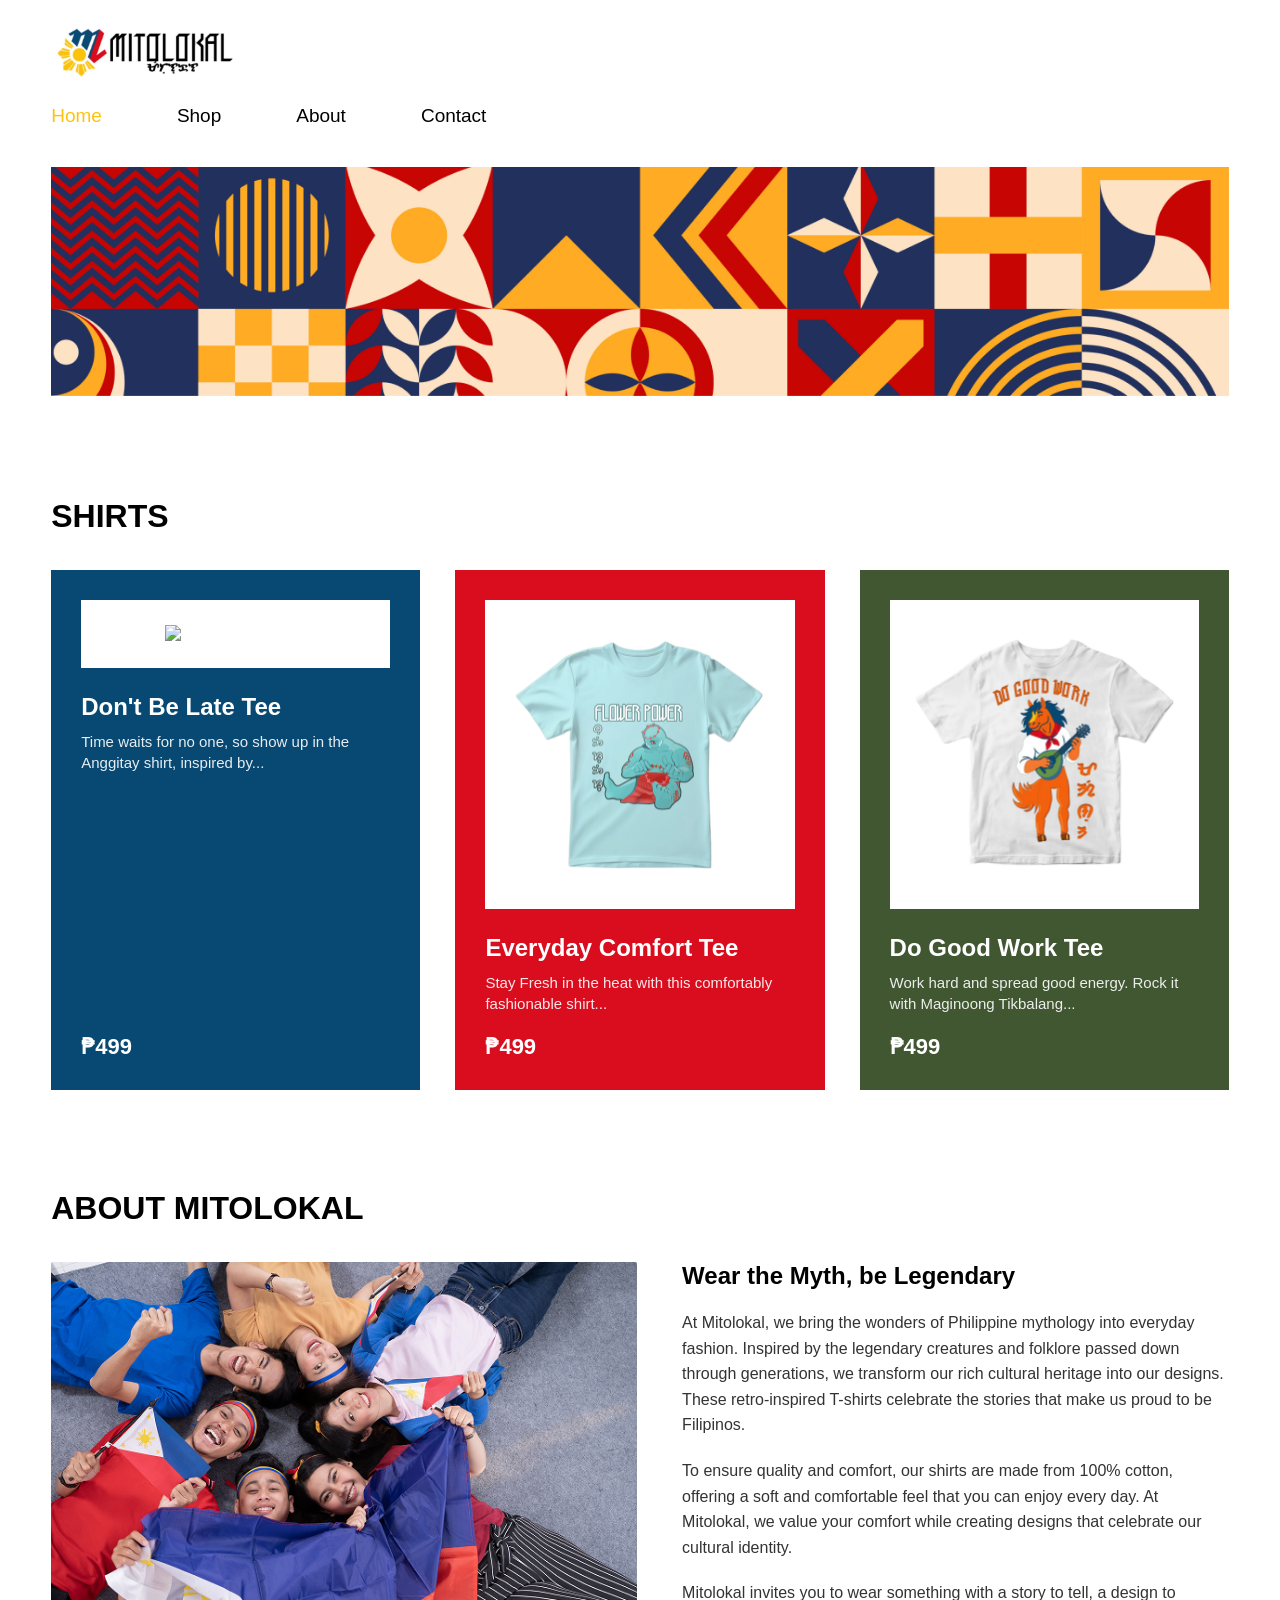
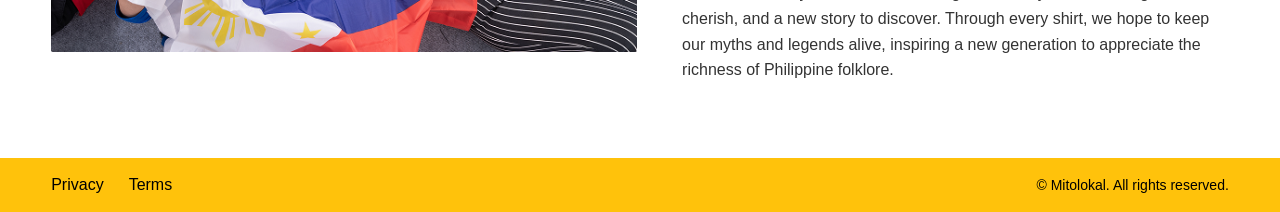
==== index.html @ 70095ae0 "Update and rename homepage.html to index.html renamed homepage.html to index.html. I also adjusted t" ====
<!DOCTYPE html>
<html lang="en">
<head>
    <meta charset="UTF-8">
    <meta name="viewport" content="width=device-width, initial-scale=1.0">

    <title>Home | Mitolokal</title>
    <meta name="description" content="Welcome to Mitolokal.">

    <link rel="stylesheet" href="css/styles.css">
</head>

<body>

    <header class="site-header">

        <div class="logo">
            <img src="images/mitolokallogo.jpg" alt="Mitolokal Logo">
        </div>

        <nav class="main-nav">
            <ul class="navbar-nav">
                <li><a class="active" href="#">Home</a></li>
                <li><a href="#shop">Shop</a></li>
                <li><a href="#about">About</a></li>
                <li><a href="contact.html">Contact</a></li>
            </ul>
        </nav>

    </header>

    <!--COVER IMAGE-->
    <section class="home-cover">
        <img src="images/Cover Image.png" alt="Mitolokal Cover Banner">
    </section>

    <!--MAIN HOME SECTION-->
    <main class="container py-12" style="max-width: 1500px; margin: 0 auto; padding: 75px 4%;">
        
        <!-- SHIRTS SECTION -->
        <section style="margin-bottom: 100px;" id="shop">
            <h2 style="font-size: 32px; font-weight: 800; margin-bottom: 35px; color: var(--bs-black);">SHIRTS</h2>

            <!-- Row with three equal-sized product cards -->
            <div class="row g-7 mb-12" id="features" style="display: flex; gap: 35px; flex-wrap: wrap; align-items: stretch;">
                
                <!-- Card 1: Blue (Don't Be Late Tee) -> Links to product1.html -->
                <div class="md:col-4" style="flex: 1; min-width: 280px; display: flex;">
                    <a href="product1.html" style="text-decoration: none; color: inherit; width: 100%; display: flex;">
                        <div class="card" style="background-color: var(--bs-blue); border: none; border-radius: 0; padding: 30px; color: var(--bs-white); width: 100%; display: flex; flex-direction: column; justify-content: space-between;">
                            <div class="card-body" style="padding: 0; display: flex; flex-direction: column; height: 100%;">
                                <div style="background-color: var(--bs-white); padding: 25px; display: flex; justify-content: center; align-items: center; margin-bottom: 25px;">
                                    <img src="images/Don_t Be Late Tee.png" alt="Don't Be Late Tee" style="max-width: 100%; height: auto; display: block;">
                                </div>
                                <div style="flex-grow: 1; display: flex; flex-direction: column; justify-content: space-between;">
                                    <div>
                                        <h5 style="font-size: 24px; font-weight: 700; margin: 0 0 10px 0;">Don't Be Late Tee</h5>
                                        <p class="fg-2 mb-0" style="font-size: 15px; line-height: 1.4; opacity: 0.9; margin: 0 0 20px 0;">Time waits for no one, so show up in the Anggitay shirt, inspired by...</p>
                                    </div>
                                    <span style="font-size: 22px; font-weight: 800;">₱499</span>
                                </div>
                            </div>
                        </div>
                    </a>
                </div>

                <!-- Card 2: Red #DA0D1E (Everyday Comfort Tee) -->
                <div class="md:col-4" style="flex: 1; min-width: 280px; display: flex;">
                    <div class="card" style="background-color: #DA0D1E; border: none; border-radius: 0; padding: 30px; color: var(--bs-white); width: 100%; display: flex; flex-direction: column; justify-content: space-between;">
                        <div class="card-body" style="padding: 0; display: flex; flex-direction: column; height: 100%;">
                            <div style="background-color: var(--bs-white); padding: 25px; display: flex; justify-content: center; align-items: center; margin-bottom: 25px;">
                                <img src="images/Do Good Work.png" alt="Everyday Comfort Tee" style="max-width: 100%; height: auto; display: block;">
                            </div>
                            <div style="flex-grow: 1; display: flex; flex-direction: column; justify-content: space-between;">
                                <div>
                                    <h5 style="font-size: 24px; font-weight: 700; margin: 0 0 10px 0;">Everyday Comfort Tee</h5>
                                    <p class="fg-2 mb-0" style="font-size: 15px; line-height: 1.4; opacity: 0.9; margin: 0 0 20px 0;">Stay Fresh in the heat with this comfortably fashionable shirt...</p>
                                </div>
                                <span style="font-size: 22px; font-weight: 800;">₱499</span>
                            </div>
                        </div>
                    </div>
                </div>

                <!-- Card 3: Green #405731 (Do Good Work Tee) -->
                <div class="md:col-4" style="flex: 1; min-width: 280px; display: flex;">
                    <div class="card" style="background-color: #405731; border: none; border-radius: 0; padding: 30px; color: var(--bs-white); width: 100%; display: flex; flex-direction: column; justify-content: space-between;">
                        <div class="card-body" style="padding: 0; display: flex; flex-direction: column; height: 100%;">
                            <div style="background-color: var(--bs-white); padding: 25px; display: flex; justify-content: center; align-items: center; margin-bottom: 25px;">
                                <img src="images/Do Good Work Tee.png" alt="Do Good Work Tee" style="max-width: 100%; height: auto; display: block;">
                            </div>
                            <div style="flex-grow: 1; display: flex; flex-direction: column; justify-content: space-between;">
                                <div>
                                    <h5 style="font-size: 24px; font-weight: 700; margin: 0 0 10px 0;">Do Good Work Tee</h5>
                                    <p class="fg-2 mb-0" style="font-size: 15px; line-height: 1.4; opacity: 0.9; margin: 0 0 20px 0;">Work hard and spread good energy. Rock it with Maginoong Tikbalang...</p>
                                </div>
                                <span style="font-size: 22px; font-weight: 800;">₱499</span>
                            </div>
                        </div>
                    </div>
                </div>

            </div>
        </section>

        <!-- ABOUT MITOLOKAL SECTION -->
        <section id="about">
            <h2 style="font-size: 32px; font-weight: 800; margin-bottom: 35px; color: var(--bs-black);">ABOUT MITOLOKAL</h2>

            <div style="display: flex; gap: 45px; flex-wrap: wrap; align-items: flex-start;">
                <!-- Left: Stock Image sized to match paragraph block height -->
                <div style="flex: 0 0 auto; max-width: 100%;">
                    <img src="images/homepage-adobestock.png" alt="About Mitolokal" style="height: 390px; width: auto; max-width: 100%; display: block; border-radius: 0;">
                </div>

                <!-- Right: Text Content -->
                <div style="flex: 1; min-width: 300px; display: flex; flex-direction: column; gap: 20px; color: #333;">
                    <h3 style="font-size: 24px; font-weight: 700; color: var(--bs-black); margin: 0;">Wear the Myth, be Legendary</h3>
                    
                    <p style="font-size: 16px; line-height: 1.6; margin: 0;">
                        At Mitolokal, we bring the wonders of Philippine mythology into everyday fashion. Inspired by the legendary creatures and folklore passed down through generations, we transform our rich cultural heritage into our designs. These retro-inspired T-shirts celebrate the stories that make us proud to be Filipinos.
                    </p>

                    <p style="font-size: 16px; line-height: 1.6; margin: 0;">
                        To ensure quality and comfort, our shirts are made from 100% cotton, offering a soft and comfortable feel that you can enjoy every day. At Mitolokal, we value your comfort while creating designs that celebrate our cultural identity.
                    </p>

                    <p style="font-size: 16px; line-height: 1.6; margin: 0;">
                        Mitolokal invites you to wear something with a story to tell, a design to cherish, and a new story to discover. Through every shirt, we hope to keep our myths and legends alive, inspiring a new generation to appreciate the richness of Philippine folklore.
                    </p>
                </div>
            </div>
        </section>

    </main>

    <!--FOOTER-->
    <footer class="site-footer">
        <ul class="footer-links">
            <li><a href="privacy.html">Privacy</a></li>
            <li><a href="terms.html">Terms</a></li>
        </ul>
        <p>&copy; Mitolokal. All rights reserved.</p>
    </footer>

</body>
</html>
---- css/styles.css ----
/*FONT*/

@font-face {
    font-family: 'Inter';
    src: url('fonts/Inter-VariableFont_opsz,wght.ttf') format('truetype');
    font-weight: 100 900;
    font-style: normal;
    font-display: swap;
}

@font-face {
    font-family: 'Tribo';
    src: url('fonts/Tribo.ttf') format('truetype');
    font-weight: normal;
    font-style: normal;
}

@font-face {
    font-family: 'Baybayin Tinta';
    src: url('fonts/BaybayinTinta.ttf') format('truetype');
    font-weight: normal;
    font-style: normal;
}


/*COLORS AND GENERAL SETTINGS*/

:root {
    --bs-red: #DA0D1E;
    --bs-blue: #084973;
    --bs-yellow: #FFC20B;
    --bs-black: #000000;
    --bs-white: #FFFFFF;
}

* {
    box-sizing: border-box;
}

body {
    margin: 0;
    font-family: 'Inter', Arial, sans-serif;
}


/*HEADER*/

.site-header {
    background-color: var(--bs-white);
    color: var(--bs-black);
    padding: 25px 4% 15px;
}

/* Logo */

.logo img {
    display: block;
    width: 185px;
    max-width: 100%;
    height: auto;
}

/* Navigation */

.main-nav {
    margin-top: 25px;
}

.navbar-nav {
    display: flex;
    flex-direction: row;
    align-items: center;
    gap: 75px;

    list-style: none;
    padding: 0;
    margin: 0;
}

.navbar-nav a {
    color: var(--bs-black);
    text-decoration: none;
    font-size: 19px;
    font-weight: 400;
    transition: color 0.2s ease;
}

.navbar-nav a:hover,
.navbar-nav a.active {
    color: var(--bs-yellow);
}

/*HOMEPAGE<---------------------------------------------------------------*/

.home-cover {
    width: 100%;
    padding: 0 4%;
    margin: 25px auto 0;
}

.home-cover img {
    display: block;
    width: 100%;
    max-width: 1500px;
    height: auto;
    margin: 0 auto;
}

.home-main {
    flex: 1;
    padding: 75px 4%;
}

/*PRODUCT PAGE<------------------------------------------------------------*/
.product-page {
    min-height: 100vh;
    display:flex;
    flex-direction: column;
    background-color: var(--bs-white);
}

.product-main {
    flex-grow: 1;
}

.product-image {
    display: block;
    width:100%;
    max-width: 400px;
    margin:0 auto;
    border: 1px solid var(--bs-black);
    border-radius: 4px;
}

.product-info {
    padding-top: 10px;
}

.product-header {
    color: var(--bs-red);
    font-size: 28px;
    font-weight: 700px;
}

/*Size Button (XS,S,M,L,XL)*/
.product-form {
    display: flex;
    flex-direction: column;
    gap: 8px;
}

.size-selection {
    border: none;
    padding: 0;
    margin: 0;
}

.size-options {
    display: flex;
    flex-direction: row;
    gap: 7px;
}

.size-options label {
    cursor: pointer;
}

.size-options input {
    position: absolute;
    opacity: 0;
    pointer-events: none;
}

/*Box for Size Button*/
.size-options span {
    display: block;

    background-color: #DDDDDD;
    color: var(--bs-black);

    padding: 5px 9px;
    border-radius: 8px;

    font-size: 15px;
    text-align: center;
}

/*Appearance of Selected Size*/
.size-options input:checked + span {
    outline: 2px solid var(--bs-yellow);
    background-color: var(--bs-blue);
    color: var(--bs-white);
}

.size-options input:focus-visible + span {
    outline: 2px solid var(--bs-blue);
}

/*Quantity*/
.quantity-input{
    width: 90px;
    background-color: #DDDDDD;
}

/*Order Now*/
.order-button{
    background-color: var(--bs-blue);
    color: var(--bs-yellow);
    font-size: 16px;
    font-weight: 700;
    padding: 12px 30px;
    border-radius: 12px;
}

.order-button:hover{
    background-color: #063975;
    color: var(--bs-yellow);
}

/*ADJUSTMENT FOR SMALLER SCREENS*/
@media (max-width: 576px){
    .product-header{
        font-size: 23px
    }

    .order-button{
        width: 100%;
    }
}

/*MAIN CONTACT SECTION<----------------------------------------------------*/
.contact-page{
    min-height: 100vh;
    display: flex;
    flex-direction: column;
    background-color: var(--bs-blue);
    color: var(--bs-white);
}

.contact-main{
    flex-grow: 1;
}

.contact-header{
    font-size: 32px;
    font-weight: 700;
}

.contact-description{
    font-size: 16px;
    line-height: 1.4;
    max-width: 550px;
}

/*CONTACT FORM*/
.contact-form .form-control{
    background-color: var(--bs-white);
    color: var(--bs-black);

    border: 1px solid #CCCCCC;
    border-radius: 6px;

    padding: 12px 15px;
    font-family: 'Inter';
    font-size: 14px;
}

.contact-form input{
    height: 42px;
}

.contact-form .message-box{
    min-height: 180px;
    resize: vertical;
}

.contact-form .form-control:focus{
    border-color: var(--bs-black);
    box-shadow: 0 0 0 0.2rem var(--bs-yellow);
}

/*CONTACT DETAILS*/
.contact-details{
    display: flex;
    flex-direction: column;
    font-size: 15px;
}

.contact-detais a{
    color:var(--bs-white);
    text-decoration: none;
}

.contact-details a:hover{
    text-decoration: underline;
}

/*SEND BUTTON*/
.send-button{
    background-color: var(--bs-yellow);
    color: var(--bs-blue);

    border: none;
    border-radius: 15px;

    padding: 16px 90px;

    font-family: 'Inter';
    font-size: 20px;
    font-weight: 900px;
}

.send-button:hover{
    background-color: #E5AD00;
    color: var(--bs-white);
}

/*MAP*/
.contact-map img{
    display: block;
    width: 100%;
    height: 600px;
    object-fit: cover;
    border-radius: 6px;
}

/*MOBILE VERSION OF CONTACT*/
@media (max-width: 767px) {

    .site-header {
        text-align: center;
    }

    .logo img {
        margin: 0 auto;
    }

    .navbar-nav {
        justify-content: center;
        flex-wrap: wrap;
        gap: 20px !important;
    }

    .contact-main {
        padding: 35px 6%;
    }

    .contact-header {
        font-size: 28px;
    }

    .contact-map img {
        height: 350px;
    }

    .send-button {
        width: 100%;
    }

    .site-footer > div {
        flex-direction: column;
        text-align: center;
    }

}

/*PRIVACY AND TERMS------------------------------------------>*/
html {
    scroll-behavior: smooth;
}


.page-wrapper {
    width: 100%;
    max-width: 1100px;
    margin: 0 auto;
    background-color: #ffffff;
    flex: 1;
}

.pt-site-header {
    padding: 25px 40px 15px 40px;
}


.fallback-logo {
    font-family: 'Tribo', sans-serif;
    font-size: 28px;
    letter-spacing: 1px;
    margin-bottom: 12px;
}


.policy-container {
    max-width: 820px;
    margin: 30px auto 60px auto;
    padding: 0 30px;
}

.policy-header {
    text-align: center;
    margin-bottom: 35px;
}

.policy-header h1 {
    font-family: 'Inter', sans-serif;
    font-size: 24px;
    font-weight: 700;
    letter-spacing: 0.5px;
    margin-bottom: 8px;
}

.last-updated {
    font-size: 12px;
    font-weight: 400;
    color: #555555;
    margin-bottom: 18px;
}

.intro-text {
    text-align: left;
    font-size: 13.5px;
    font-weight: 400;
    color: #222222;
}

.toc-section {
    margin-bottom: 35px;
}

.toc-section h2 {
    font-family: 'Inter', sans-serif;
    font-size: 16px;
    font-weight: 400;
    margin-bottom: 10px;
}

.toc-list {
    padding-left: 30px;
    font-size: 13.5px;
}

.toc-list li {
    margin-bottom: 4px;
}

.toc-list a {
    text-decoration: none;
    color: #1a1a1a;
}

.toc-list a:hover {
    text-decoration: underline;
    color: #000000;
}

.policy-section {
    margin-bottom: 26px;
}

.policy-section h3 {
    font-family: 'Inter', sans-serif;
    font-size: 14px;
    font-weight: 700;
    margin-bottom: 6px;
}

.policy-section h4 {
    font-family: 'Inter', sans-serif;
    font-size: 13.5px;
    font-weight: 700;
    margin-top: 16px;
    margin-bottom: 8px;
}

.policy-section p {
    font-size: 13.5px;
    font-weight: 400;
    margin-bottom: 8px;
    color: #222222;
}

.policy-section a {
    color: #1a1a1a;
    text-decoration: underline;
}

.dash-list {
    list-style-type: none;
    padding-left: 5px;
    font-size: 13.5px;
}

.dash-list li {
    margin-bottom: 4px;
}

.dash-list li::before {
    content: "- ";
}

.bullet-list {
    padding-left: 22px;
    font-size: 13.5px;
}

.bullet-list li {
    margin-bottom: 6px;
}

#backToTop {
    display: none;
    position: fixed;
    bottom: 80px;
    right: 30px;
    z-index: 99;
    border: none;
    outline: none;
    background-color: #1a1a1a;
    color: #ffffff;
    cursor: pointer;
    padding: 10px 15px;
    border-radius: 4px;
    font-size: 13px;
    font-weight: bold;
    box-shadow: 0 2px 6px rgba(0,0,0,0.2);
}

#backToTop:hover {
    background-color: #ffcc00;
    color: #1a1a1a;
}

.baybayin-accent {
    font-family: 'Baybayin Tinta', sans-serif;
}


/*FOOTER----------------------------------------------->*/

.site-footer {
    background-color: var(--bs-yellow);
    color: var(--bs-black);

    display: flex;
    justify-content: space-between;
    align-items: center;

    padding: 18px 4%;
}

.footer-links {
    display: flex;
    gap: 25px;

    list-style: none;
    padding: 0;
    margin: 0;
}

.footer-links a {
    color: var(--bs-black);
    text-decoration: none;
}

.footer-links a:hover {
    text-decoration: underline;
}

.site-footer p {
    margin: 0;
    font-size: 14px;
}
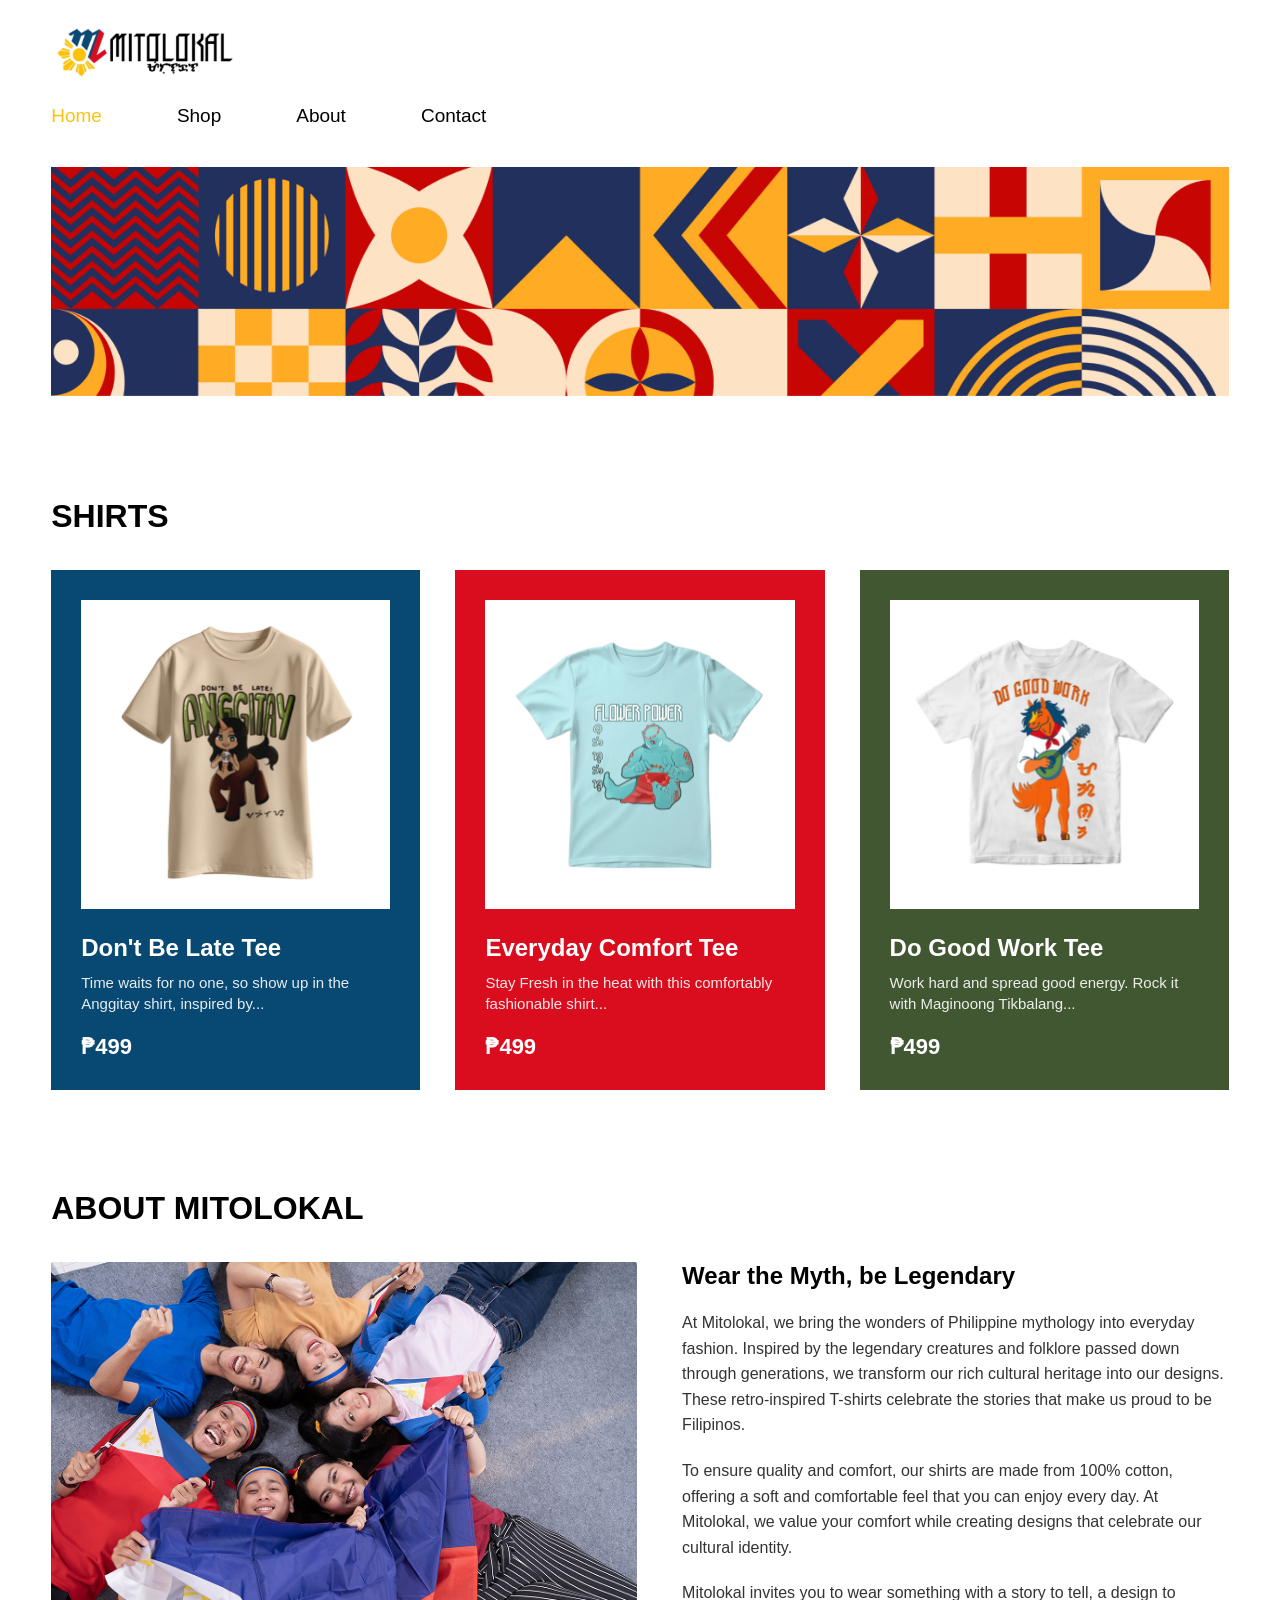
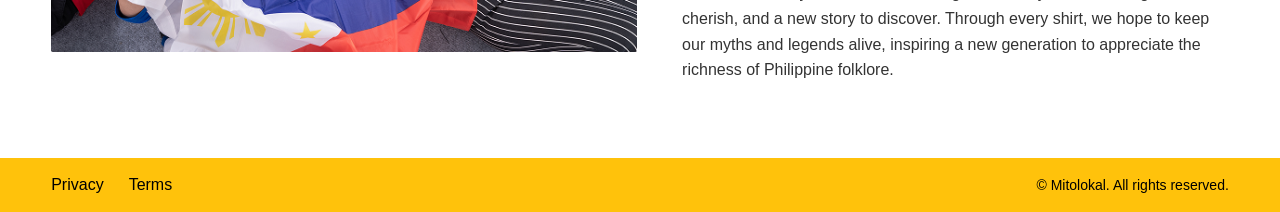
==== commit e650bf28: "Update index.html" ====
--- a/css/styles.css
+++ b/css/styles.css
@@ -572,3 +572,21 @@
     margin: 0;
     font-size: 14px;
 }
+
+/* ===== FORM ERROR MESSAGES (used by js/contact.js and js/order.js) ===== */
+
+.form-error {
+    display: inline-block;
+    margin: 8px 0 0;
+    padding: 4px 10px;
+    background-color: #FFFFFF;
+    color: #DA0D1E;
+    font-weight: 700;
+    font-size: 16px;
+    border-radius: 4px;
+}
+
+.input-error,
+.input-error:focus {
+    border: 3px solid #DA0D1E !important;
+}
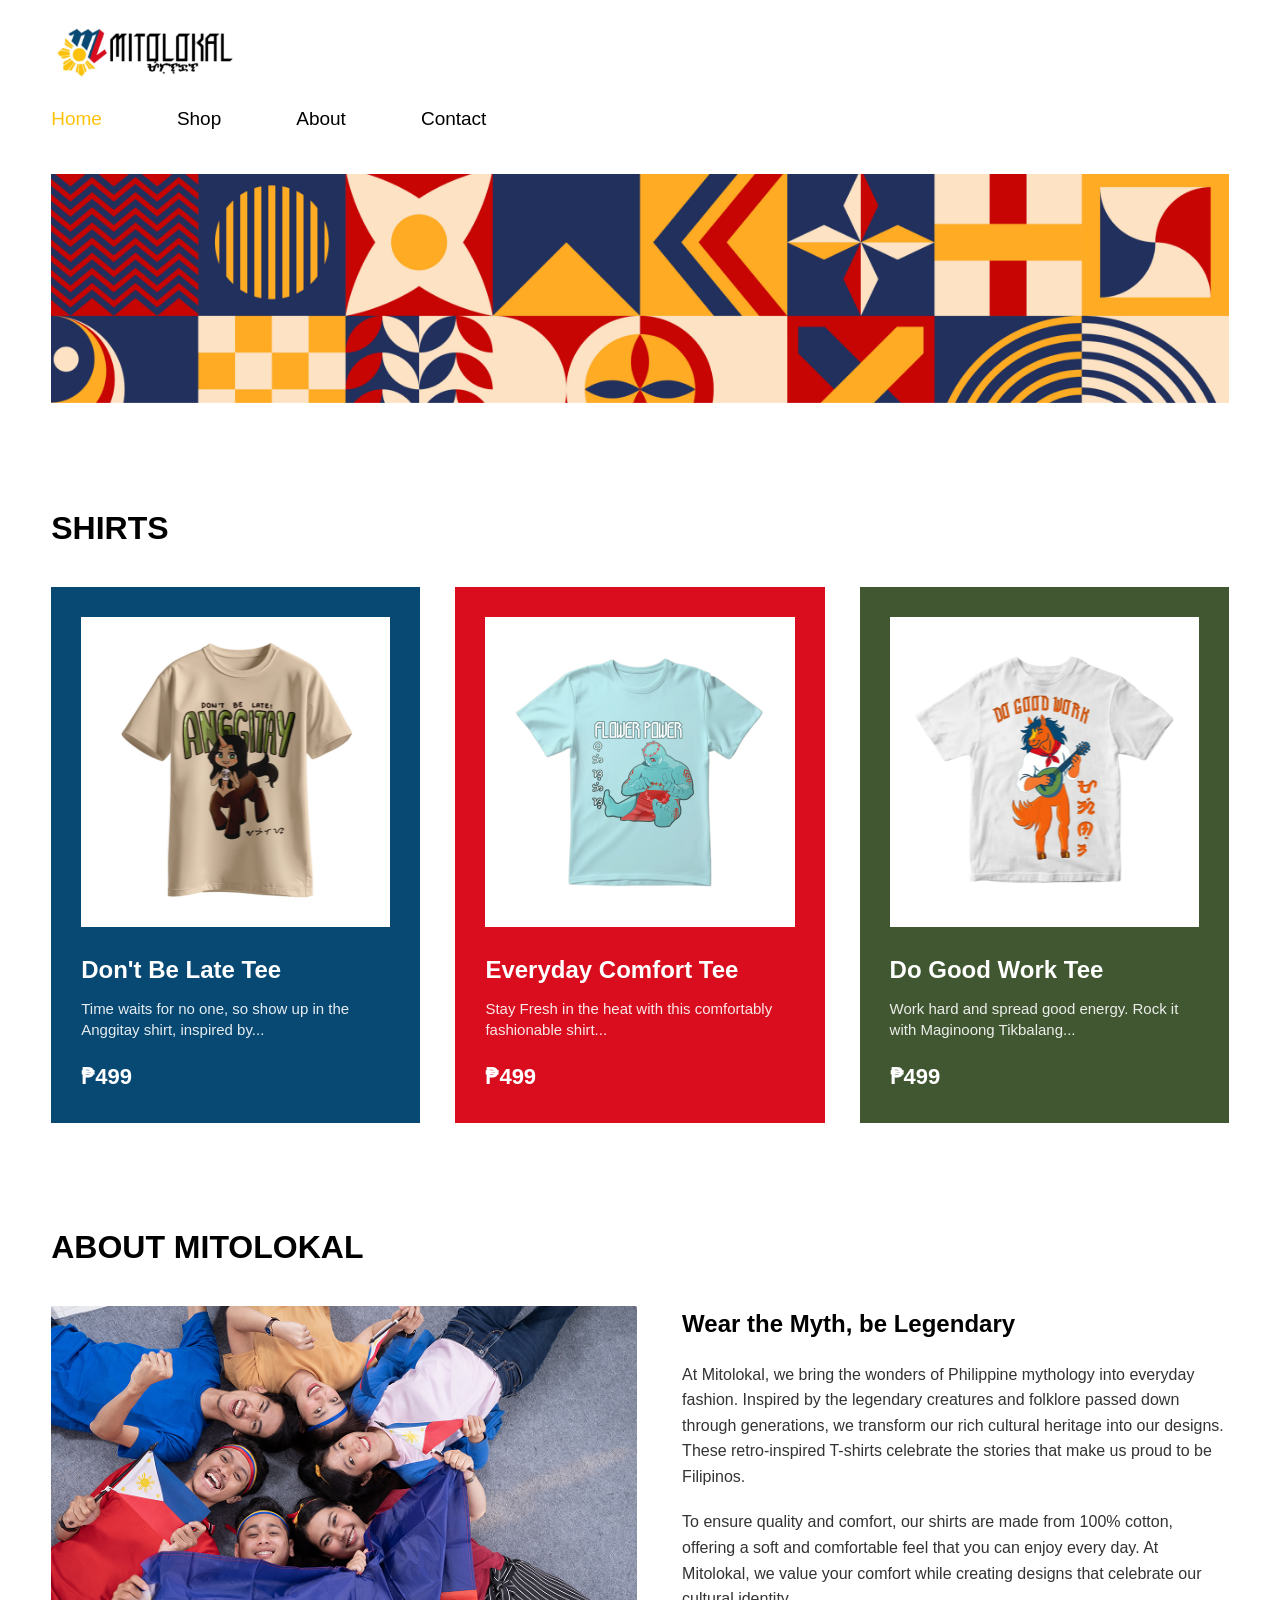
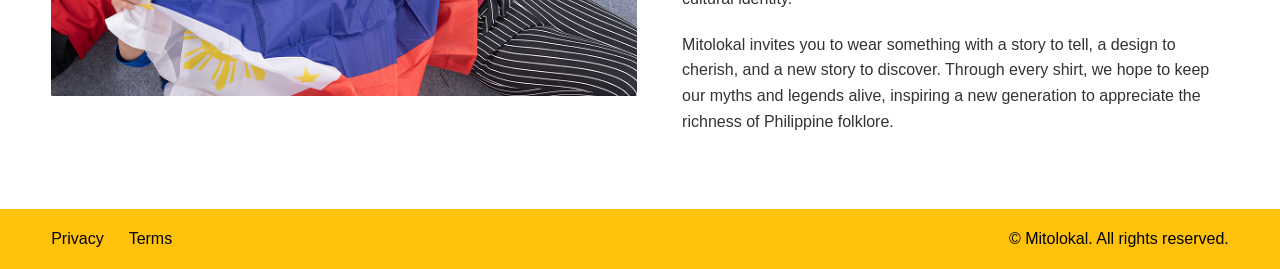
==== commit 4a3a682c: "Update index.html successfully linked product2 and product3 in the cards" ====
--- a/index.html
+++ b/index.html
@@ -66,38 +66,42 @@
 
                 <!-- Card 2: Red #DA0D1E (Everyday Comfort Tee) -->
                 <div class="md:col-4" style="flex: 1; min-width: 280px; display: flex;">
-                    <div class="card" style="background-color: #DA0D1E; border: none; border-radius: 0; padding: 30px; color: var(--bs-white); width: 100%; display: flex; flex-direction: column; justify-content: space-between;">
-                        <div class="card-body" style="padding: 0; display: flex; flex-direction: column; height: 100%;">
-                            <div style="background-color: var(--bs-white); padding: 25px; display: flex; justify-content: center; align-items: center; margin-bottom: 25px;">
-                                <img src="images/Do Good Work.png" alt="Everyday Comfort Tee" style="max-width: 100%; height: auto; display: block;">
-                            </div>
-                            <div style="flex-grow: 1; display: flex; flex-direction: column; justify-content: space-between;">
-                                <div>
-                                    <h5 style="font-size: 24px; font-weight: 700; margin: 0 0 10px 0;">Everyday Comfort Tee</h5>
-                                    <p class="fg-2 mb-0" style="font-size: 15px; line-height: 1.4; opacity: 0.9; margin: 0 0 20px 0;">Stay Fresh in the heat with this comfortably fashionable shirt...</p>
+                    <a href="product2.html" style="text-decoration: none; color: inherit; width: 100%; display: flex;">
+                        <div class="card" style="background-color: #DA0D1E; border: none; border-radius: 0; padding: 30px; color: var(--bs-white); width: 100%; display: flex; flex-direction: column; justify-content: space-between;">
+                            <div class="card-body" style="padding: 0; display: flex; flex-direction: column; height: 100%;">
+                                <div style="background-color: var(--bs-white); padding: 25px; display: flex; justify-content: center; align-items: center; margin-bottom: 25px;">
+                                    <img src="images/Do Good Work.png" alt="Everyday Comfort Tee" style="max-width: 100%; height: auto; display: block;">
                                 </div>
-                                <span style="font-size: 22px; font-weight: 800;">₱499</span>
+                                <div style="flex-grow: 1; display: flex; flex-direction: column; justify-content: space-between;">
+                                    <div>
+                                        <h5 style="font-size: 24px; font-weight: 700; margin: 0 0 10px 0;">Everyday Comfort Tee</h5>
+                                        <p class="fg-2 mb-0" style="font-size: 15px; line-height: 1.4; opacity: 0.9; margin: 0 0 20px 0;">Stay Fresh in the heat with this comfortably fashionable shirt...</p>
+                                    </div>
+                                    <span style="font-size: 22px; font-weight: 800;">₱499</span>
+                                </div>
                             </div>
                         </div>
-                    </div>
+                    </a>
                 </div>
 
                 <!-- Card 3: Green #405731 (Do Good Work Tee) -->
                 <div class="md:col-4" style="flex: 1; min-width: 280px; display: flex;">
-                    <div class="card" style="background-color: #405731; border: none; border-radius: 0; padding: 30px; color: var(--bs-white); width: 100%; display: flex; flex-direction: column; justify-content: space-between;">
-                        <div class="card-body" style="padding: 0; display: flex; flex-direction: column; height: 100%;">
-                            <div style="background-color: var(--bs-white); padding: 25px; display: flex; justify-content: center; align-items: center; margin-bottom: 25px;">
-                                <img src="images/Do Good Work Tee.png" alt="Do Good Work Tee" style="max-width: 100%; height: auto; display: block;">
-                            </div>
-                            <div style="flex-grow: 1; display: flex; flex-direction: column; justify-content: space-between;">
-                                <div>
-                                    <h5 style="font-size: 24px; font-weight: 700; margin: 0 0 10px 0;">Do Good Work Tee</h5>
-                                    <p class="fg-2 mb-0" style="font-size: 15px; line-height: 1.4; opacity: 0.9; margin: 0 0 20px 0;">Work hard and spread good energy. Rock it with Maginoong Tikbalang...</p>
+                    <a href="product3.html" style="text-decoration: none; color: inherit; width: 100%; display: flex;">
+                        <div class="card" style="background-color: #405731; border: none; border-radius: 0; padding: 30px; color: var(--bs-white); width: 100%; display: flex; flex-direction: column; justify-content: space-between;">
+                            <div class="card-body" style="padding: 0; display: flex; flex-direction: column; height: 100%;">
+                                <div style="background-color: var(--bs-white); padding: 25px; display: flex; justify-content: center; align-items: center; margin-bottom: 25px;">
+                                    <img src="images/Do Good Work Tee.png" alt="Do Good Work Tee" style="max-width: 100%; height: auto; display: block;">
                                 </div>
-                                <span style="font-size: 22px; font-weight: 800;">₱499</span>
+                                <div style="flex-grow: 1; display: flex; flex-direction: column; justify-content: space-between;">
+                                    <div>
+                                        <h5 style="font-size: 24px; font-weight: 700; margin: 0 0 10px 0;">Do Good Work Tee</h5>
+                                        <p class="fg-2 mb-0" style="font-size: 15px; line-height: 1.4; opacity: 0.9; margin: 0 0 20px 0;">Work hard and spread good energy. Rock it with Maginoong Tikbalang...</p>
+                                    </div>
+                                    <span style="font-size: 22px; font-weight: 800;">₱499</span>
+                                </div>
                             </div>
                         </div>
-                    </div>
+                    </a>
                 </div>
 
             </div>
--- a/css/styles.css
+++ b/css/styles.css
@@ -34,13 +34,16 @@
     --bs-white: #FFFFFF;
 }
 
-* {
+*, *::before, *::after {
     box-sizing: border-box;
 }
 
 body {
     margin: 0;
     font-family: 'Inter', Arial, sans-serif;
+    font-size: 16px;
+    line-height: 1.5;
+    text-align: left;
 }
 
 
@@ -140,7 +143,7 @@
 .product-header {
     color: var(--bs-red);
     font-size: 28px;
-    font-weight: 700px;
+    font-weight: 700;
 }
 
 /*Size Button (XS,S,M,L,XL)*/
@@ -221,7 +224,7 @@
 /*ADJUSTMENT FOR SMALLER SCREENS*/
 @media (max-width: 576px){
     .product-header{
-        font-size: 23px
+        font-size: 23px;
     }
 
     .order-button{
@@ -249,7 +252,7 @@
 
 .contact-description{
     font-size: 16px;
-    line-height: 1.4;
+    line-height: 1.5;
     max-width: 550px;
 }
 
@@ -262,8 +265,9 @@
     border-radius: 6px;
 
     padding: 12px 15px;
-    font-family: 'Inter';
-    font-size: 14px;
+    font-family: 'Inter', sans-serif;
+    font-size: 16px;
+    line-height: 1.5;
 }
 
 .contact-form input{
@@ -284,10 +288,11 @@
 .contact-details{
     display: flex;
     flex-direction: column;
-    font-size: 15px;
-}
-
-.contact-detais a{
+    font-size: 16px;
+    line-height: 1.5;
+}
+
+.contact-details a{
     color:var(--bs-white);
     text-decoration: none;
 }
@@ -306,9 +311,9 @@
 
     padding: 16px 90px;
 
-    font-family: 'Inter';
+    font-family: 'Inter', sans-serif;
     font-size: 20px;
-    font-weight: 900px;
+    font-weight: 900;
 }
 
 .send-button:hover{
@@ -393,56 +398,70 @@
 
 
 .policy-container {
-    max-width: 820px;
+    width: 100%;
+    max-width: 720px;
     margin: 30px auto 60px auto;
-    padding: 0 30px;
+    padding: 0 20px;
+    text-align: left;
+    font-size: 16px;
+    line-height: 1.5;
 }
 
 .policy-header {
-    text-align: center;
+    text-align: left;
     margin-bottom: 35px;
 }
 
 .policy-header h1 {
     font-family: 'Inter', sans-serif;
-    font-size: 24px;
-    font-weight: 700;
+    font-size: 20px;
+    font-weight: 700;
+    line-height: 1.5;
     letter-spacing: 0.5px;
     margin-bottom: 8px;
+    text-align: left;
 }
 
 .last-updated {
-    font-size: 12px;
+    font-size: 16px;
     font-weight: 400;
+    line-height: 1.5;
     color: #555555;
     margin-bottom: 18px;
+    text-align: left;
 }
 
 .intro-text {
     text-align: left;
-    font-size: 13.5px;
+    font-size: 16px;
     font-weight: 400;
+    line-height: 1.5;
     color: #222222;
 }
 
 .toc-section {
     margin-bottom: 35px;
+    text-align: left;
 }
 
 .toc-section h2 {
     font-family: 'Inter', sans-serif;
-    font-size: 16px;
-    font-weight: 400;
+    font-size: 20px;
+    font-weight: 700;
+    line-height: 1.5;
     margin-bottom: 10px;
+    text-align: left;
 }
 
 .toc-list {
-    padding-left: 30px;
-    font-size: 13.5px;
+    padding-left: 24px;
+    font-size: 16px;
+    line-height: 1.5;
+    text-align: left;
 }
 
 .toc-list li {
-    margin-bottom: 4px;
+    margin-bottom: 6px;
 }
 
 .toc-list a {
@@ -457,28 +476,35 @@
 
 .policy-section {
     margin-bottom: 26px;
+    text-align: left;
 }
 
 .policy-section h3 {
     font-family: 'Inter', sans-serif;
-    font-size: 14px;
-    font-weight: 700;
-    margin-bottom: 6px;
+    font-size: 20px;
+    font-weight: 700;
+    line-height: 1.5;
+    margin-bottom: 8px;
+    text-align: left;
 }
 
 .policy-section h4 {
     font-family: 'Inter', sans-serif;
-    font-size: 13.5px;
-    font-weight: 700;
+    font-size: 20px;
+    font-weight: 700;
+    line-height: 1.5;
     margin-top: 16px;
     margin-bottom: 8px;
+    text-align: left;
 }
 
 .policy-section p {
-    font-size: 13.5px;
+    font-size: 16px;
     font-weight: 400;
-    margin-bottom: 8px;
+    line-height: 1.5;
+    margin-bottom: 10px;
     color: #222222;
+    text-align: left;
 }
 
 .policy-section a {
@@ -489,11 +515,13 @@
 .dash-list {
     list-style-type: none;
     padding-left: 5px;
-    font-size: 13.5px;
+    font-size: 16px;
+    line-height: 1.5;
+    text-align: left;
 }
 
 .dash-list li {
-    margin-bottom: 4px;
+    margin-bottom: 6px;
 }
 
 .dash-list li::before {
@@ -502,11 +530,13 @@
 
 .bullet-list {
     padding-left: 22px;
-    font-size: 13.5px;
+    font-size: 16px;
+    line-height: 1.5;
+    text-align: left;
 }
 
 .bullet-list li {
-    margin-bottom: 6px;
+    margin-bottom: 8px;
 }
 
 #backToTop {
@@ -548,6 +578,8 @@
     align-items: center;
 
     padding: 18px 4%;
+    font-size: 16px;
+    line-height: 1.5;
 }
 
 .footer-links {
@@ -568,25 +600,18 @@
     text-decoration: underline;
 }
 
+.footer-links a.footer-privacy-active {
+    font-weight: 700;
+    text-decoration: underline;
+}
+
+.footer-links a.footer-terms-active {
+    font-weight: 700;
+    text-decoration: underline;
+}
+
 .site-footer p {
     margin: 0;
-    font-size: 14px;
-}
-
-/* ===== FORM ERROR MESSAGES (used by js/contact.js and js/order.js) ===== */
-
-.form-error {
-    display: inline-block;
-    margin: 8px 0 0;
-    padding: 4px 10px;
-    background-color: #FFFFFF;
-    color: #DA0D1E;
-    font-weight: 700;
-    font-size: 16px;
-    border-radius: 4px;
-}
-
-.input-error,
-.input-error:focus {
-    border: 3px solid #DA0D1E !important;
-}
+    font-size: 16px;
+    line-height: 1.5;
+}
